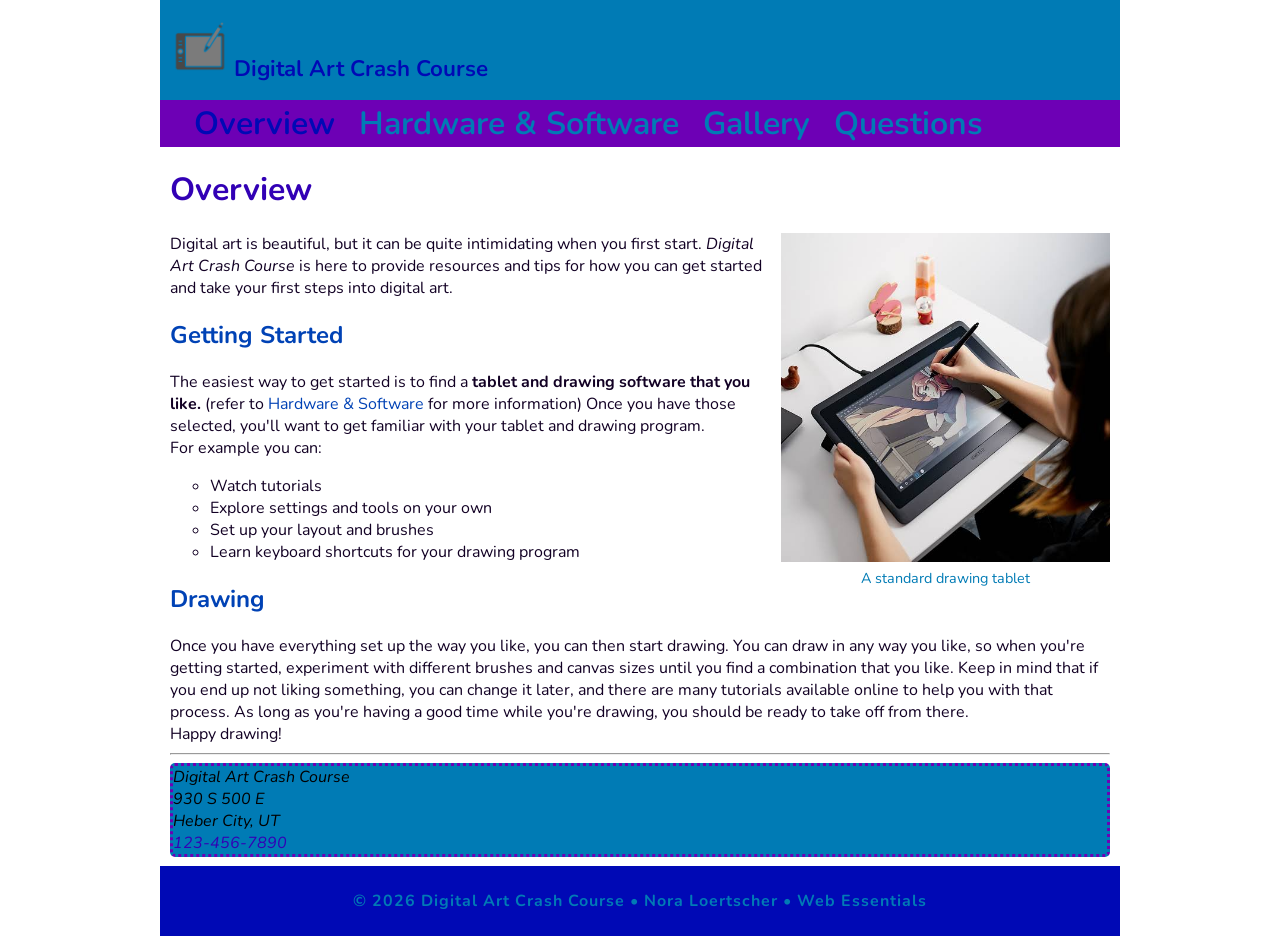
==== index.html @ 9d57021d "Limited width and added logo and favicon" ====
<!doctype html>
<html lang="en">
<head>
    <meta charset="UTF-8">
    <meta name="description" content="Digital Art Crash Course is a resource for beginning digital artists to learn how they can get into it"/>
    <meta name="author" content="Nora Loertscher"/>
    <meta name="viewport" content="width=device-width, initial-scale=1">
    <title>Digital Art Crash Course: Where to Start</title>

    <link rel="icon" type="image/x-icon" href="favicon.ico">
    
    <link rel="preconnect" href="https://fonts.googleapis.com">
    <link rel="preconnect" href="https://fonts.gstatic.com" crossorigin>
    <link href="https://fonts.googleapis.com/css2?family=Nunito:ital,wght@0,200..1000;1,200..1000&display=swap" rel="stylesheet">
    
    <link rel="stylesheet" href="styles.css">
</head>
<body>
    <!-- start the page header -->
    <header>
        <img src="images/logo.png" alt="Drawing tablet pen logo" width="60" height="60">

        <span>Digital Art Crash Course</span>
    </header>
    
    <!-- start the page navigation -->
    <nav>
        <ul>
            <li class="active"><a href="index.html">Overview</a></li>
            <li><a href="hardwareandsoftware.html">Hardware & Software</a></li>
            <li><a href="gallery.html">Gallery</a></li>
            <li><a href="questions.html">Questions</a></li>
        </ul>
    </nav>
    
    <!-- start the page main -->
    <main>
        <h1>Overview</h1>

        <figure class="home">
            <img src="images/home_image.jpg" alt="A woman sitting in front of a drawing tablet" width="1000" height="1000" loading="lazy">
            <figcaption>A standard drawing tablet</figcaption>
        </figure>

        <p>
            Digital art is beautiful, but it can be quite intimidating when you first start.
            <em>Digital Art Crash Course</em> is here to provide resources and tips for how you can
            get started and take your first steps into digital art.
        </p>

        <h2>Getting Started</h2>

        <p>
            The easiest way to get started is to find a <strong>tablet and drawing software that you like.</strong>
            (refer to <a href="hardwareandsoftware.html" target="_blank">Hardware & Software</a> for more information)
            Once you have those selected, you'll want to get familiar with your tablet and drawing program. <br>
            For example you can:
        </p>

        <ul>
            <li>Watch tutorials</li>
            <li>Explore settings and tools on your own</li>
            <li>Set up your layout and brushes</li>
            <li>Learn keyboard shortcuts for your drawing program</li>
        </ul>

        <h2>Drawing</h2>

        <p>
            Once you have everything set up the way you like, you can then start drawing.
            You can draw in any way you like, so when you're getting started, experiment
            with different brushes and canvas sizes until you find a combination that
            you like. Keep in mind that if you end up not liking something, you can change
            it later, and there are many tutorials available online to help you with that
            process. As long as you're having a good time while you're drawing, you should
            be ready to take off from there. <br>
            Happy drawing!
        </p>

        <hr>

        <address>
            Digital Art Crash Course <br>
            930 S 500 E <br>
            Heber City, UT <br>
            <a href="tel:1234567890">123-456-7890</a>
        </address>
    </main>
    
    <!-- start the page footer -->
    <footer>
        <p>&copy; 2026 Digital Art Crash Course &bull; Nora Loertscher &bull; Web Essentials</p>
    </footer>
</body>
</html>
---- styles.css ----
*{
    box-sizing: border-box;
}

body{
    font-family: "Nunito", sans-serif;
    margin: 0;
}

header{
    background-color: #007bb5;
    padding: 1rem 10px;
}

header span{
    font-weight: 675;
    font-size: 1.4rem;
    color: #0009b5;
}

@media only screen and (min-width: 601px){
    nav {
        background-color: #6d00b5;
    }

    nav ul{
        margin: 0;
        list-style-type: none;
        display: flex;
        padding: 2px 10px;
    }

    nav a{
        text-decoration: none;
        display: block;
        color: #007bb5;
        padding-left: 1.5rem;
        font-size: 2rem;
        font-weight: 650;
    }

    nav a:hover{
        color: #0009b5;
    }

    nav li.active a{
        color: #0009b5;
    }
}

@media only screen and (max-width: 600){
    nav{
        background-color: #6d00b5;
    }

    nav ul{
        margin: 0;
    }

    nav a{
        text-decoration: none;
        display: block;
        
    }
}

/* main */

main{
    padding: 0 10px;
}

main h1{
    color: #3200b5;
}

main h2{
    color: #0042b5;
}

main ul{
    list-style-type: circle;
}

main p{
    margin: 0;
    color: #120024;
}

main a{
    text-decoration: none;
    color: #0042b5;
}

main a:hover{
    color: #3200b5;
}

main li{
    color: #120024;
}

main ol li{
    padding-bottom: 5px;
}

main dl{
    padding-left: .8rem;
}

main dl dt{
    font-size: 1.1rem;
    color: #007bb5;
}

main dl dd{
    padding-bottom: 8px;
    color: #120024;
    font-size: .93rem;
}

main address{
    background-color: #007bb5;
    border-radius: 5px;
    border-style: dotted;
    border-color: #6d00b5;
    margin-bottom: .6rem;
}

main address a{
    color: #3200b5;
}

main address a:hover{
    color: #6d00b5;
}

figure.home{
    margin: 0;
    float: right;
    width: 35%;
    height: auto;
}

figure img{
    width: 100%;
    height: auto;
}

figure figcaption{
    text-align: center;
    font-size: .9rem;
    color: #007bb5;
}

div.gallery{
    display: flex;
    flex-wrap: wrap;
    gap: 40px 50px;
}

div.gallery figure{
    margin: 0;
    width: 30%;
    height: auto;
}

.questionForm label, .questionForm [type=text], .questionForm [type=tel], .questionForm [type=email], .questionForm textarea, .questionForm select, .questionForm [type=submit]{
    margin: .5rem;
    display: block;
    color: #120024;
    font-family: "Nunito", sans-serif;
}

.questionForm [type=text], .questionForm [type=tel], .questionForm [type=email], .questionForm textarea, .questionForm select{
    background-color: #d7b9ff49;
    border: 1px solid #3200b5;
    border-radius: 5px;
    width: 225px;
}

.questionForm fieldset{
    border: 2px solid #007bb5;
    border-radius: 5px;
    margin-bottom: 1.2rem;
}

.questionForm legend{
    color: #007bb5;
}

.questionForm textarea{
    height: 5rem;
}

.questionForm [type=submit]{
    padding: 10px;
    color: #6d00b5;
    background-color: #007bb5;
    border: 2px solid #3200b5;
    border-radius: 5px;
    margin: 0 0 1rem 1vw;
    font-size: .9rem;
}

footer{
    background-color: #0009b5;
    padding: .5rem 0;
    clear: both;
}

footer p{
    text-align: center;
    color: #007bb5;
    letter-spacing: 1px;
    font-weight: 700;
}

header, nav, main, footer{
    max-width: 60rem;
    margin: 0 auto;
}
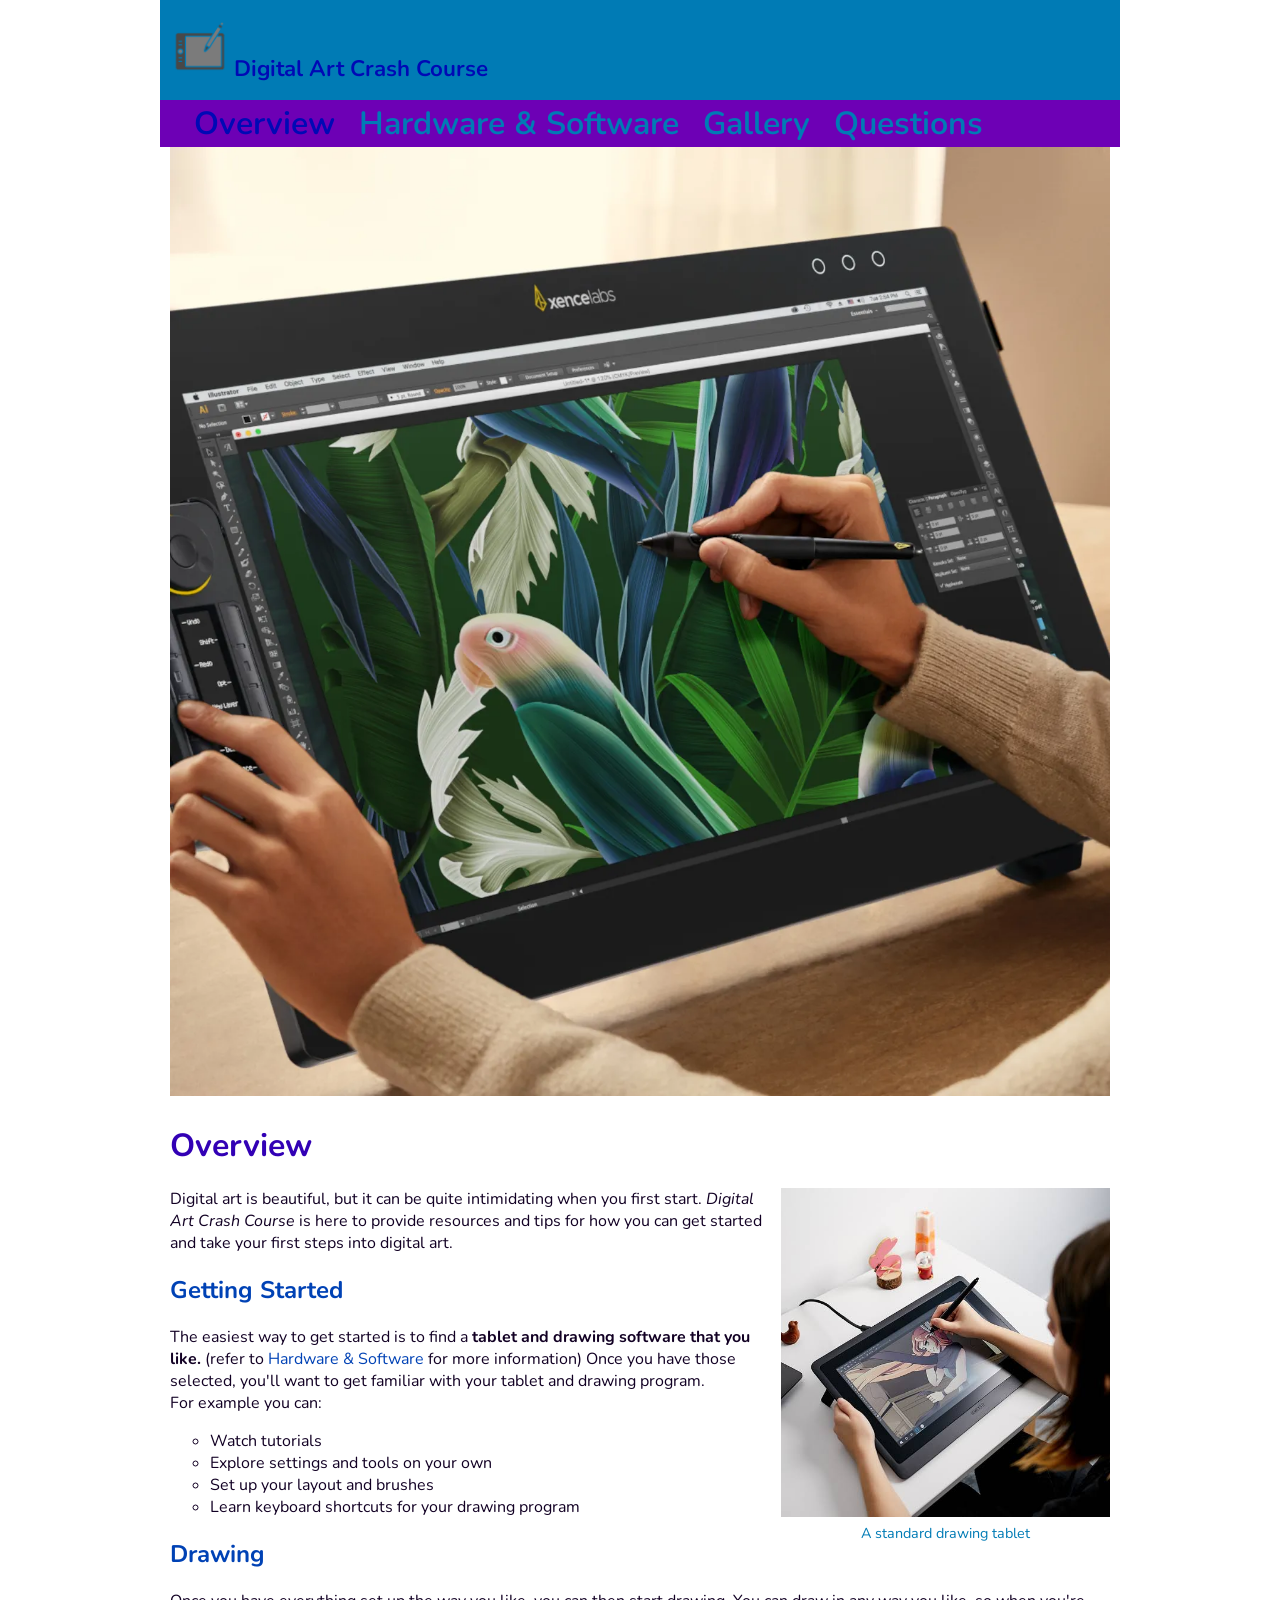
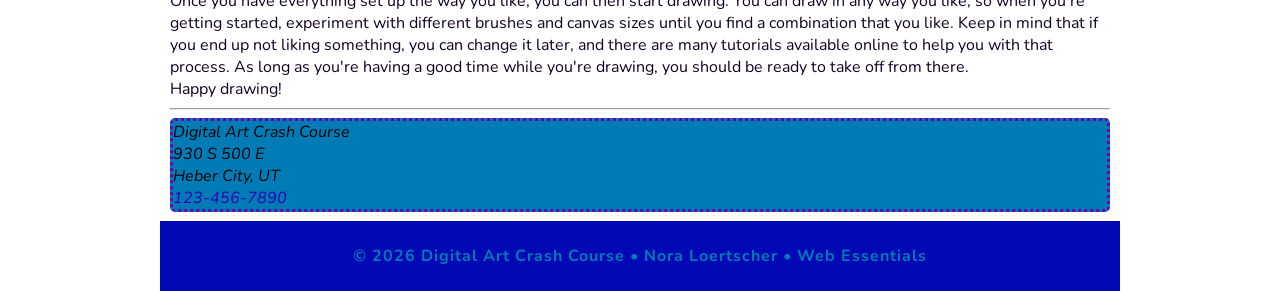
==== commit 639f346d: "Added hero image and hover shadow on gallery" ====
--- a/index.html
+++ b/index.html
@@ -35,6 +35,8 @@
     
     <!-- start the page main -->
     <main>
+        <img src="images/hero.webp" alt="A drawing tablet in use" width="1320" height="1333" class="hero">
+
         <h1>Overview</h1>
 
         <figure class="home">
--- a/styles.css
+++ b/styles.css
@@ -18,7 +18,27 @@
     color: #0009b5;
 }
 
-@media only screen and (min-width: 601px){
+@media only screen and (max-width: 850){
+    nav{
+        padding: 0;
+        margin: 0;
+    }
+
+    nav a{
+        display: block;
+        text-decoration: none;
+    }
+
+    nav a:hover{
+        color: #0009b5;
+    }
+
+    nav li.active a{
+        color: #0009b5;
+    }
+}
+
+@media only screen and (min-width: 851px){
     nav {
         background-color: #6d00b5;
     }
@@ -48,22 +68,6 @@
     }
 }
 
-@media only screen and (max-width: 600){
-    nav{
-        background-color: #6d00b5;
-    }
-
-    nav ul{
-        margin: 0;
-    }
-
-    nav a{
-        text-decoration: none;
-        display: block;
-        
-    }
-}
-
 /* main */
 
 main{
@@ -133,6 +137,11 @@
 
 main address a:hover{
     color: #6d00b5;
+}
+
+.hero{
+    width: 100%;
+    height: auto;
 }
 
 figure.home{
@@ -163,6 +172,10 @@
     margin: 0;
     width: 30%;
     height: auto;
+}
+
+div.gallery img:hover{
+    box-shadow: 5px 5px 10px rgba(0,0,0,.2);
 }
 
 .questionForm label, .questionForm [type=text], .questionForm [type=tel], .questionForm [type=email], .questionForm textarea, .questionForm select, .questionForm [type=submit]{
